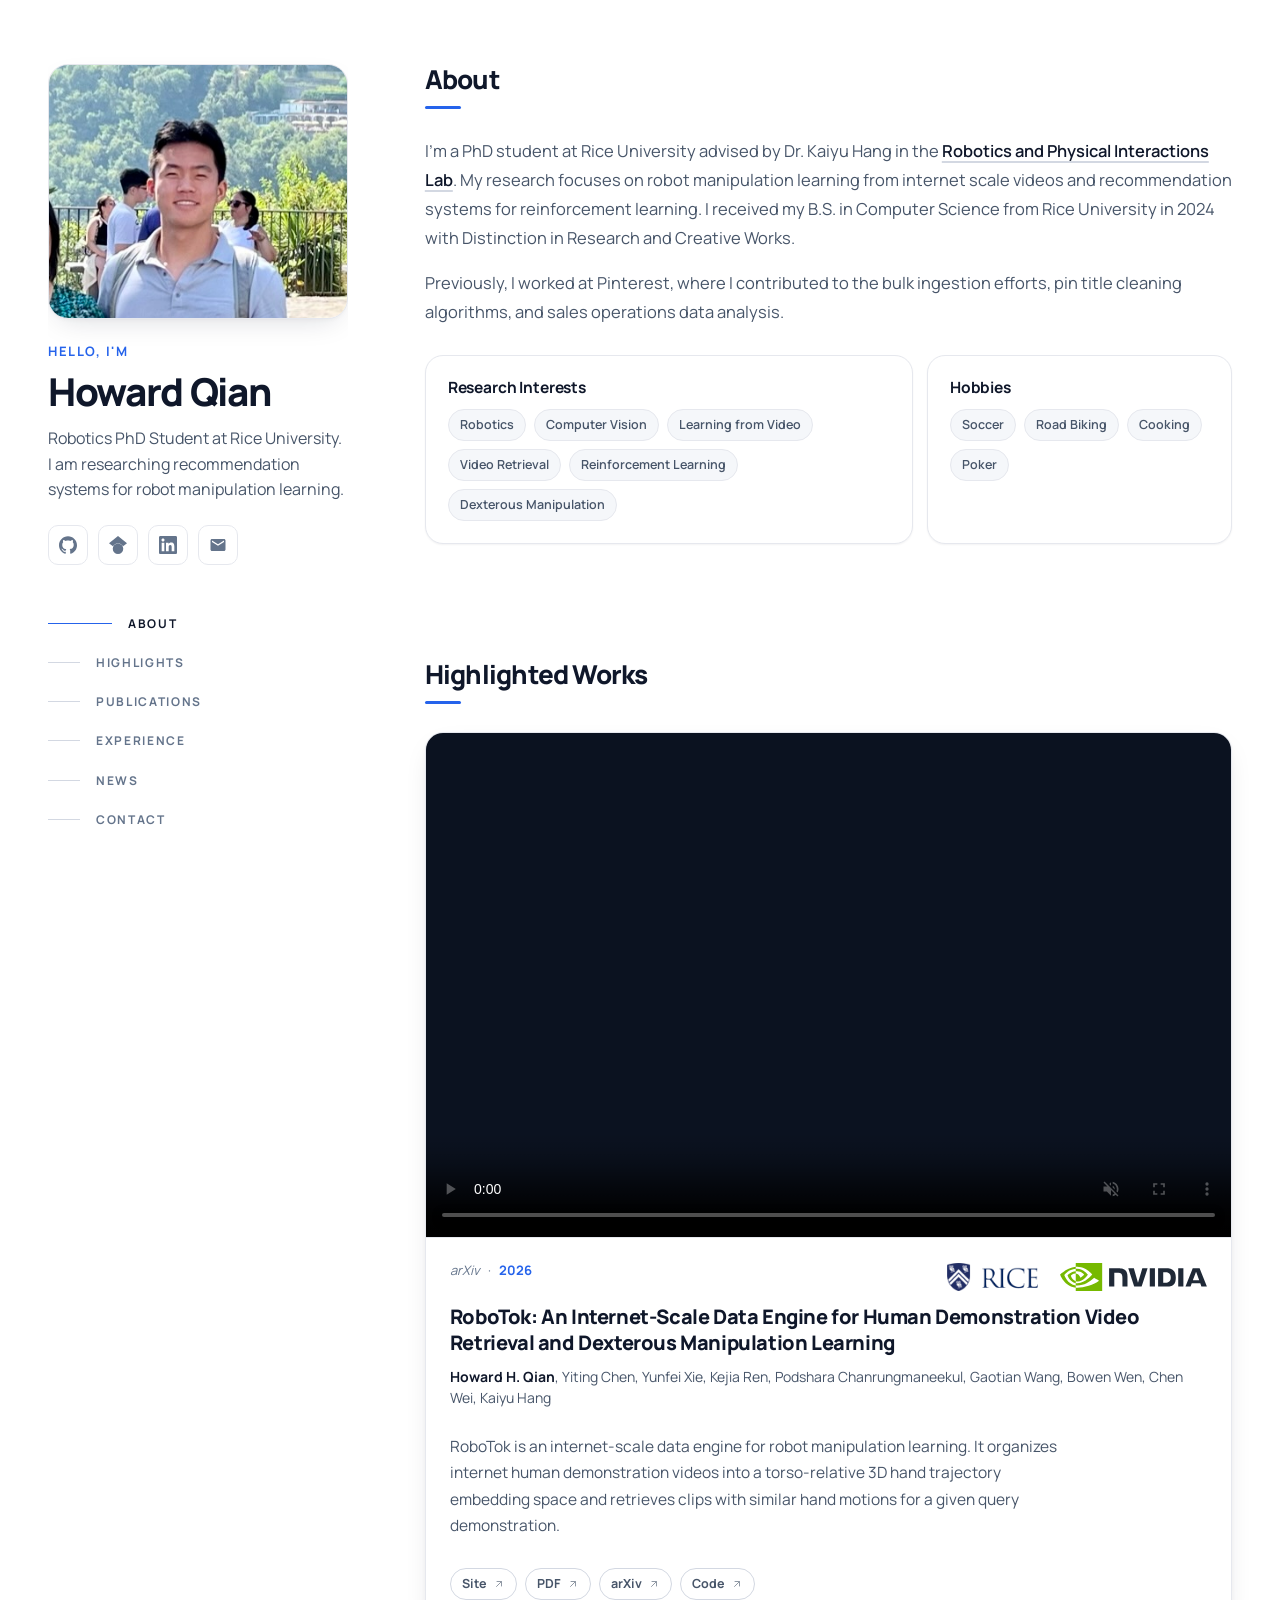
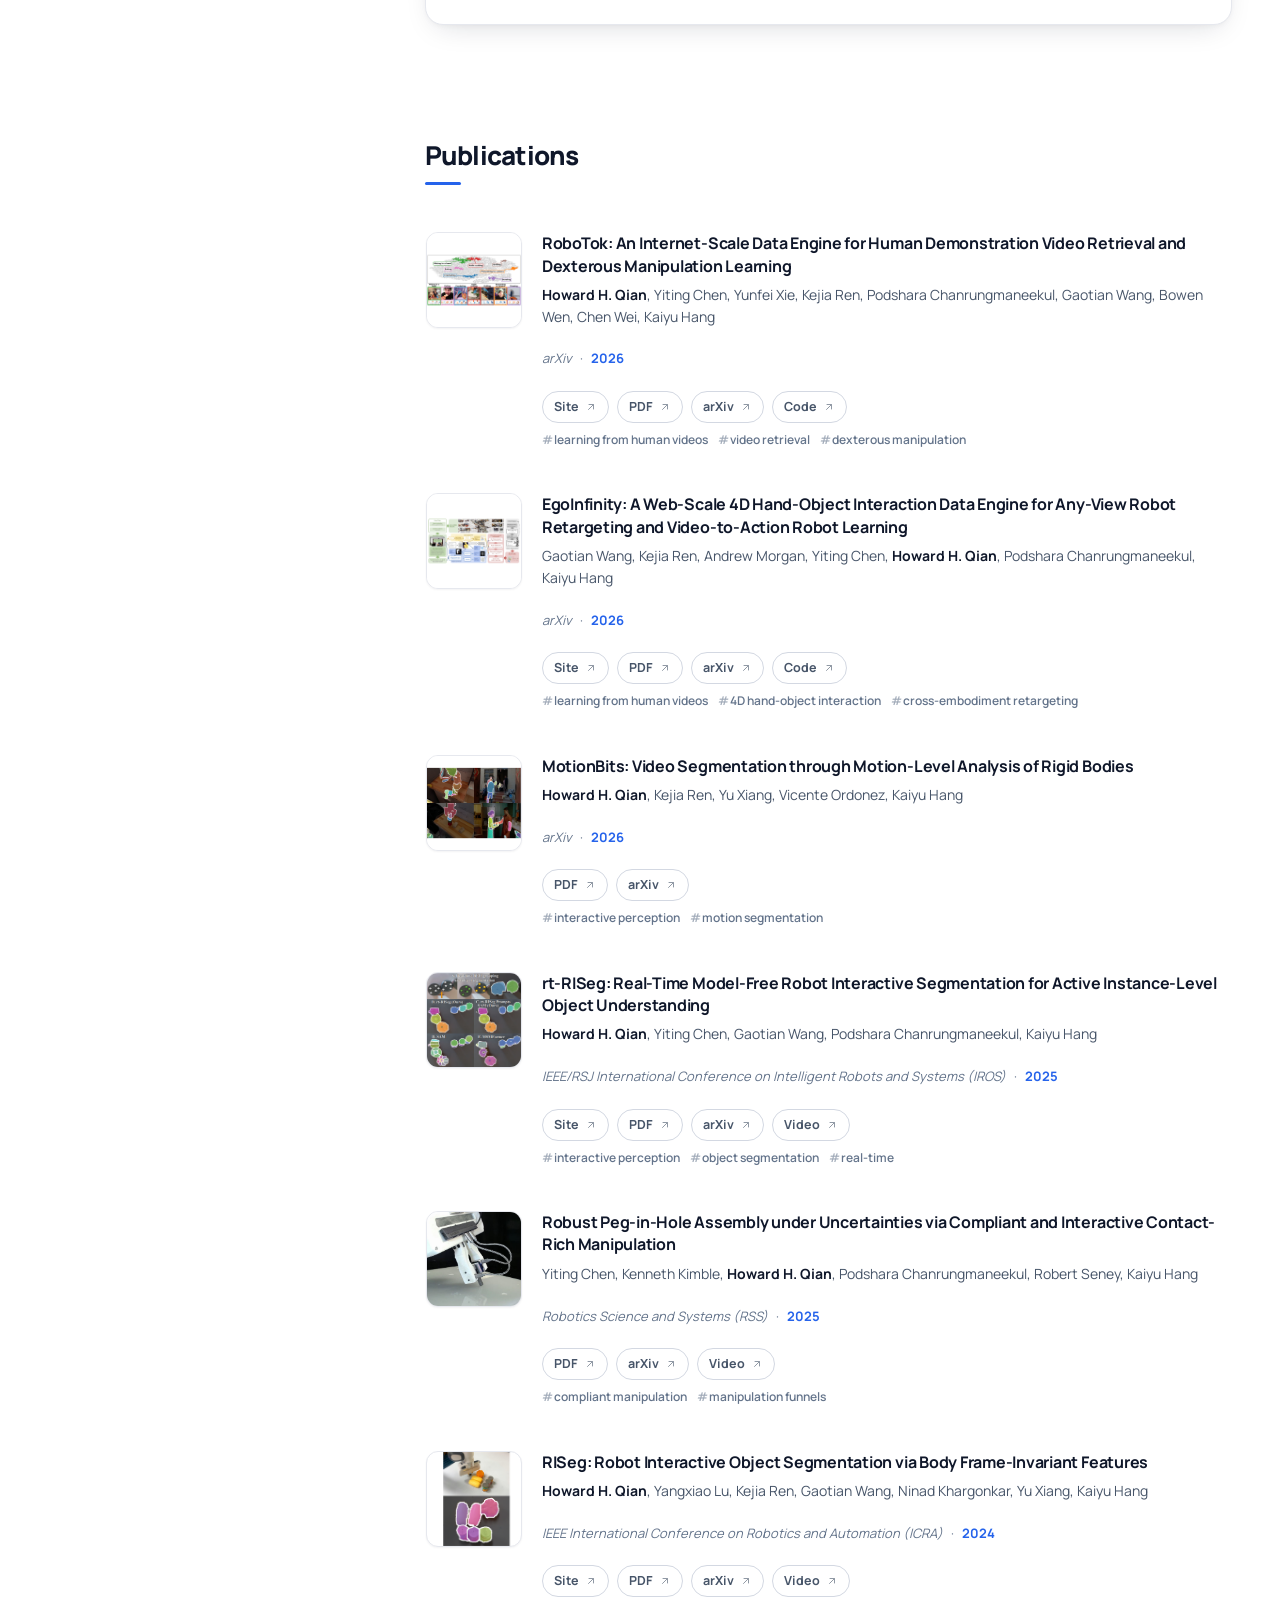
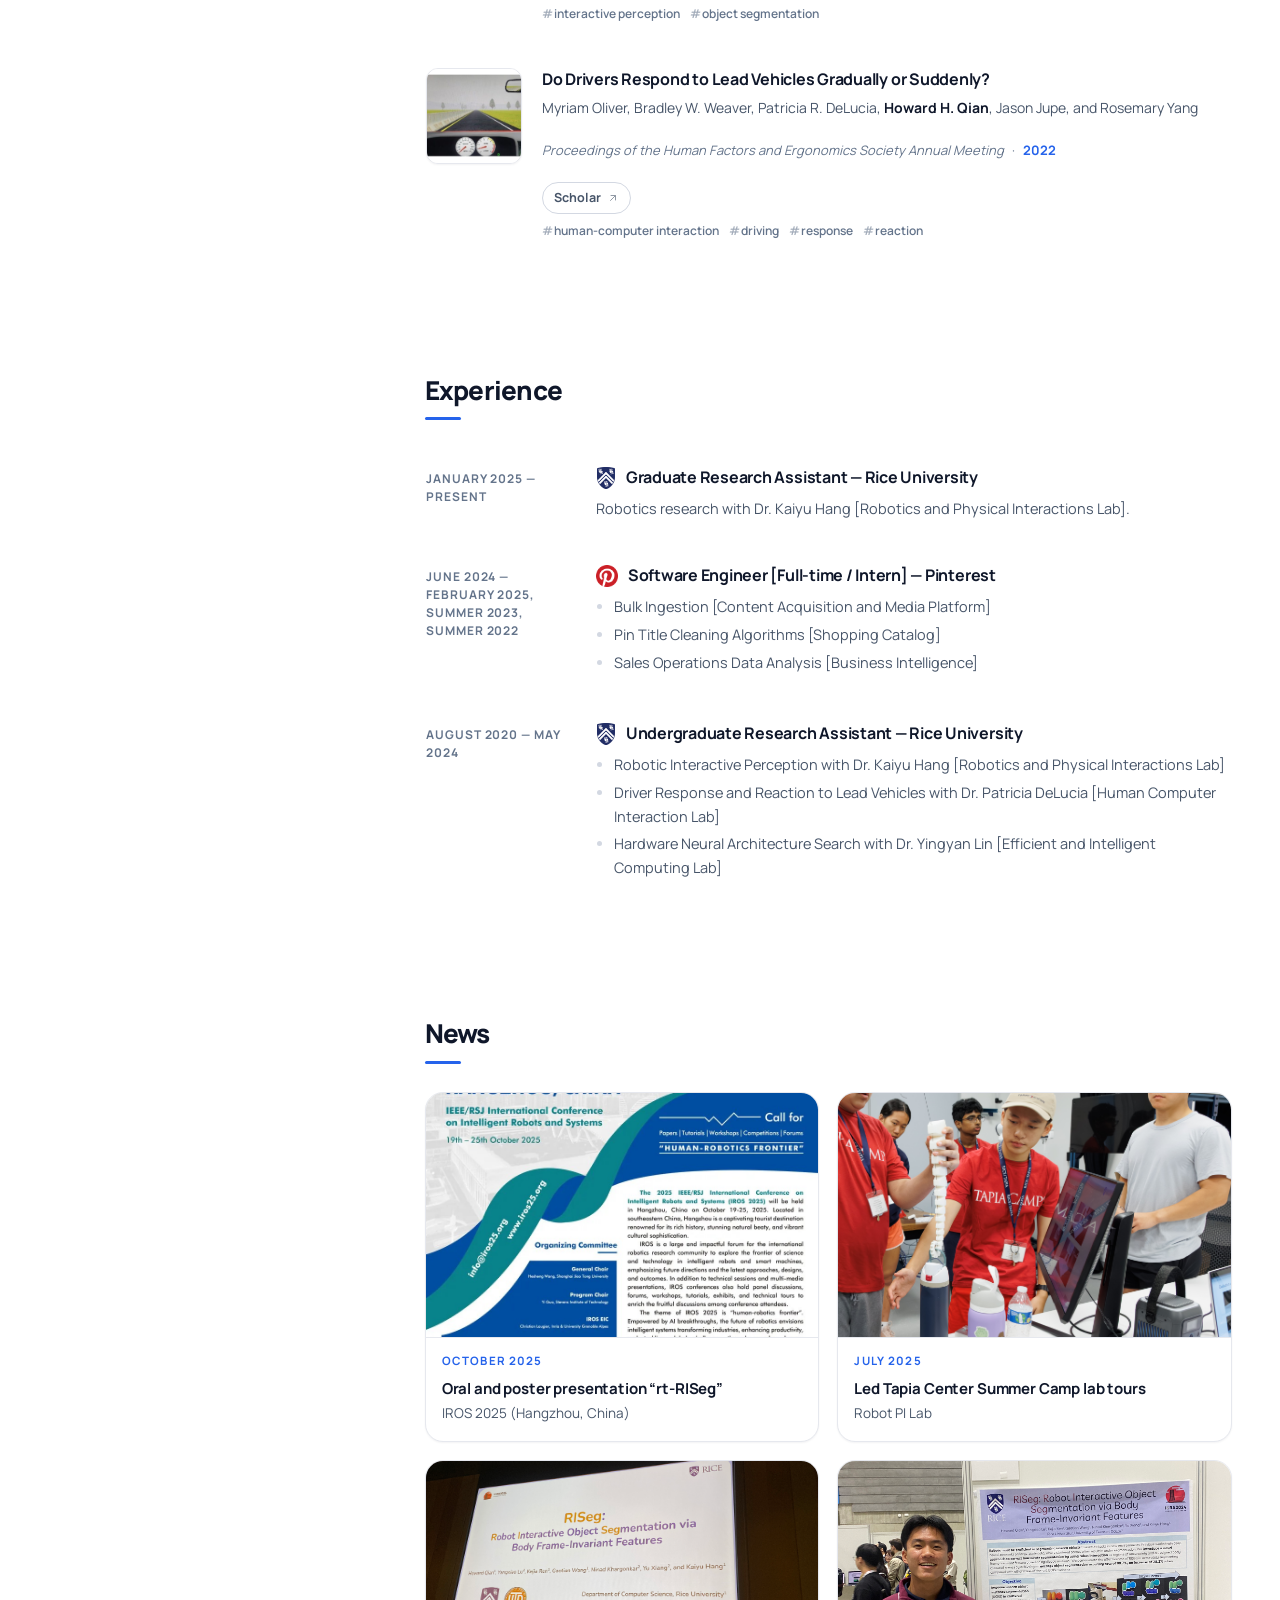
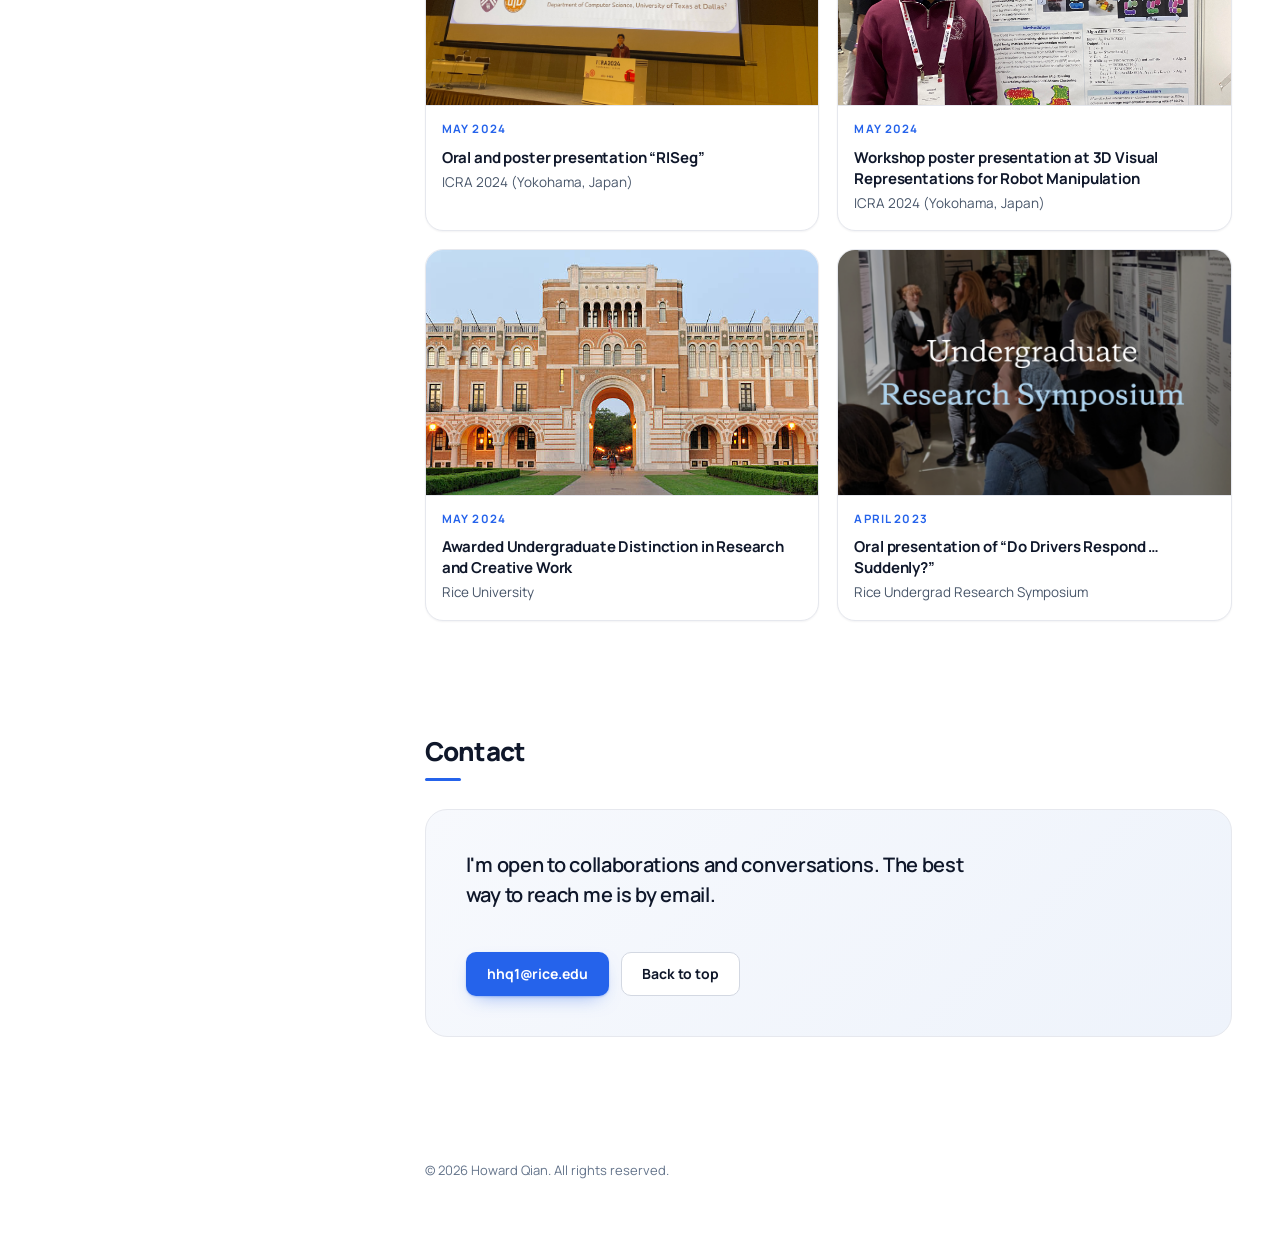
==== index.html @ 3b44f62f "Personal site Robotics PhD student portfolio: sticky sidebar layout with About, Highlighted Works (R" ====
<!doctype html>
<html lang="en">
  <head>
    <meta charset="utf-8" />
    <meta name="viewport" content="width=device-width, initial-scale=1" />
    <title>Howard Qian | Robotics PhD Student at Rice University</title>
    <meta name="description" content="Howard Qian is a Robotics PhD student at Rice University, specializing in robot learning from internet scale videos, motion-based interacive perception, and digital twins. Explore his research, publications, and projects." />
    <meta name="theme-color" content="#ffffff" />

    <!-- Open Graph / Twitter -->
    <meta property="og:title" content="Howard Qian" />
    <meta property="og:description" content="Robotics PhD at Rice · Robot learning from internet scale videos · Interactive perception · Motion-based segmentation." />
    <meta property="og:type" content="website" />
    <meta property="og:url" content="https://howardqian201.github.io/" />
    <meta property="og:image" content="https://howardqian201.github.io/assets/profile.png" />
    <meta name="twitter:card" content="summary_large_image" />

    <link rel="icon" href="assets/favicon.svg" type="image/svg+xml" />
    <link rel="preconnect" href="https://fonts.googleapis.com" />
    <link rel="preconnect" href="https://fonts.gstatic.com" crossorigin />
    <link href="https://fonts.googleapis.com/css2?family=Manrope:wght@400;500;600;700;800&display=swap" rel="stylesheet" />
    <link rel="stylesheet" href="assets/styles.css" />

    <script type="application/ld+json">
      {
        "@context": "https://schema.org",
        "@type": "Person",
        "name": "Howard Qian",
        "url": "https://howardqian201.github.io/",
        "jobTitle": "PhD Student",
        "worksFor": {
          "@type": "Organization",
          "name": "Rice University"
        },
        "alumniOf": {
          "@type": "EducationalOrganization",
          "name": "Rice University"
        },
        "email": "hhq1@rice.edu",
        "sameAs": [
          "https://github.com/HowardQian201",
          "https://scholar.google.com/citations?user=HGDD6vcAAAAJ&hl=en&oi=ao",
          "https://www.linkedin.com/in/howard-qian"
        ]
      }
    </script>
  </head>
  <body>
    <a class="skip-link" href="#content">Skip to content</a>

    <div class="layout" id="top">
      <aside class="sidebar">
        <div class="intro">
          <div class="portrait">
            <img src="assets/profile.png" alt="Howard Qian profile photo" width="339" height="288" />
          </div>
          <p class="eyebrow">Hello, I'm</p>
          <h1 class="display">Howard Qian</h1>
          <p class="lede">Robotics PhD Student at Rice University. I am researching recommendation systems for robot manipulation learning.</p>
          <div class="social" aria-label="Profiles">
            <a class="icon-btn" aria-label="GitHub" href="https://github.com/HowardQian201" target="_blank" rel="noopener">
              <svg viewBox="0 0 24 24" width="18" height="18" aria-hidden="true"><path fill="currentColor" d="M12 .297c-6.63 0-12 5.373-12 12 0 5.303 3.438 9.8 8.205 11.385.6.113.82-.258.82-.577 0-.285-.01-1.04-.015-2.04-3.338.724-4.042-1.61-4.042-1.61C4.422 18.07 3.633 17.7 3.633 17.7c-1.087-.744.084-.729.084-.729 1.205.084 1.838 1.236 1.838 1.236 1.07 1.835 2.809 1.305 3.495.998.108-.776.417-1.305.76-1.605-2.665-.3-5.466-1.332-5.466-5.93 0-1.31.465-2.38 1.235-3.22-.135-.303-.54-1.523.105-3.176 0 0 1.005-.322 3.3 1.23.96-.267 1.98-.399 3-.405 1.02.006 2.04.138 3 .405 2.28-1.552 3.285-1.23 3.285-1.23.645 1.653.24 2.873.12 3.176.765.84 1.23 1.91 1.23 3.22 0 4.61-2.805 5.625-5.475 5.92.42.36.81 1.096.81 2.22 0 1.606-.015 2.896-.015 3.286 0 .315.21.69.825.57C20.565 22.092 24 17.592 24 12.297c0-6.627-5.373-12-12-12"/></svg>
            </a>
            <a class="icon-btn" aria-label="Google Scholar" href="https://scholar.google.com/citations?user=HGDD6vcAAAAJ&hl=en&oi=ao" target="_blank" rel="noopener">
              <svg viewBox="0 0 24 24" width="18" height="18" aria-hidden="true"><path fill="currentColor" d="M5.242 13.769 0 9.5 12 0l12 9.5-5.242 4.269C17.548 11.249 14.978 9.5 12 9.5c-2.977 0-5.548 1.748-6.758 4.269zM12 10a7 7 0 1 0 0 14 7 7 0 0 0 0-14z"/></svg>
            </a>
            <a class="icon-btn" aria-label="LinkedIn" href="https://www.linkedin.com/in/howard-qian" target="_blank" rel="noopener">
              <svg viewBox="0 0 24 24" width="18" height="18" aria-hidden="true"><path fill="currentColor" d="M20.447 20.452h-3.554v-5.569c0-1.328-.027-3.037-1.852-3.037-1.853 0-2.136 1.445-2.136 2.939v5.667H9.351V9h3.414v1.561h.046c.477-.9 1.637-1.85 3.37-1.85 3.601 0 4.267 2.37 4.267 5.455v6.286zM5.337 7.433c-1.144 0-2.063-.926-2.063-2.065 0-1.138.92-2.063 2.063-2.063 1.14 0 2.064.925 2.064 2.063 0 1.139-.925 2.065-2.064 2.065zm1.782 13.019H3.555V9h3.564v11.452zM22.225 0H1.771C.792 0 0 .774 0 1.729v20.542C0 23.227.792 24 1.771 24h20.451C23.2 24 24 23.227 24 22.271V1.729C24 .774 23.2 0 22.222 0h.003z"/></svg>
            </a>
            <a class="icon-btn" aria-label="Email" href="mailto:hhq1@rice.edu" target="_blank" rel="noopener">
              <svg viewBox="0 0 24 24" width="18" height="18" aria-hidden="true"><path fill="currentColor" d="M20 4H4c-1.1 0-1.99.9-1.99 2L2 18c0 1.1.9 2 2 2h16c1.1 0 2-.9 2-2V6c0-1.1-.9-2-2-2zm0 4-8 5-8-5V6l8 5 8-5v2z"/></svg>
            </a>
          </div>
        </div>

        <nav class="side-nav" data-nav aria-label="Primary">
          <a href="#about"><span class="nav-line" aria-hidden="true"></span><span>About</span></a>
          <a href="#highlights"><span class="nav-line" aria-hidden="true"></span><span>Highlights</span></a>
          <a href="#publications"><span class="nav-line" aria-hidden="true"></span><span>Publications</span></a>
          <a href="#experience"><span class="nav-line" aria-hidden="true"></span><span>Experience</span></a>
          <a href="#gallery"><span class="nav-line" aria-hidden="true"></span><span>News</span></a>
          <a href="#contact"><span class="nav-line" aria-hidden="true"></span><span>Contact</span></a>
        </nav>
      </aside>

      <main id="content">
        <!-- About -->
        <section id="about" class="section" aria-label="About">
          <h2 class="section-title">About</h2>
          <div class="prose">
            <p>
              I'm a PhD student at Rice University advised by Dr. Kaiyu Hang in the
              <a href="https://robotpilab.github.io/" target="_blank" rel="noopener">Robotics and Physical Interactions Lab</a>.
              My research focuses on robot manipulation learning from internet scale videos and recommendation systems for reinforcement learning.
              I received my B.S. in Computer Science from Rice University in 2024 with Distinction in Research and Creative Works.
            </p>
            <p>
              Previously, I worked at Pinterest, where I contributed to the bulk ingestion efforts,
              pin title cleaning algorithms, and sales operations data analysis.
            </p>
          </div>
          <div class="about-cards">
            <div class="card">
              <h3 class="card-title">Research Interests</h3>
              <ul class="tags">
                <li>Robotics</li><li>Computer Vision</li><li>Learning from Video</li><li>Video Retrieval</li><li>Reinforcement Learning</li><li>Dexterous Manipulation</li>
              </ul>
            </div>
            <div class="card">
              <h3 class="card-title">Hobbies</h3>
              <ul class="tags">
                <li>Soccer</li>
                <li>Road Biking</li>
                <li>Cooking</li>
                <li>Poker</li>
              </ul>
            </div>
          </div>
        </section>

        <!-- Highlighted Works -->
        <section id="highlights" class="section" aria-label="Highlighted Works">
          <h2 class="section-title">Highlighted Works</h2>
          <div id="highlight-list" class="highlight-list">
            <!-- Populated by script.js from data/highlights.json -->
          </div>
        </section>

        <!-- Publications -->
        <section id="publications" class="section" aria-label="Publications">
          <h2 class="section-title">Publications</h2>
          <div id="pub-list" class="pub-list">
            <!-- Populated by script.js from data/publications.json -->
          </div>
        </section>

        <!-- Experience -->
        <section id="experience" class="section" aria-label="Experience">
          <h2 class="section-title">Experience</h2>
          <ol class="timeline">
            <li class="tl-item">
              <div class="tl-time">January 2025 — Present</div>
              <div class="tl-content">
                <h3 class="tl-title"><img class="org-icon org-rice" src="assets/Rice_Shield_280_Blue.png" alt="" aria-hidden="true" /><span>Graduate Research Assistant — Rice University</span></h3>
                <p>Robotics research with Dr. Kaiyu Hang [Robotics and Physical Interactions Lab].</p>
              </div>
            </li>
            <li class="tl-item">
              <div class="tl-time">June 2024 — February 2025, Summer 2023, Summer 2022</div>
              <div class="tl-content">
                <h3 class="tl-title"><img class="org-icon" src="assets/71633_pinterest_favicon_icon.png" alt="" aria-hidden="true" /><span>Software Engineer [Full-time / Intern] — Pinterest</span></h3>
                <ul class="bullets">
                  <li>Bulk Ingestion [Content Acquisition and Media Platform]</li>
                  <li>Pin Title Cleaning Algorithms [Shopping Catalog]</li>
                  <li>Sales Operations Data Analysis [Business Intelligence]</li>
                </ul>
              </div>
            </li>
            <li class="tl-item">
              <div class="tl-time">August 2020 — May 2024</div>
              <div class="tl-content">
                <h3 class="tl-title"><img class="org-icon org-rice" src="assets/Rice_Shield_280_Blue.png" alt="" aria-hidden="true" /><span>Undergraduate Research Assistant — Rice University</span></h3>
                <ul class="bullets">
                  <li>Robotic Interactive Perception with Dr. Kaiyu Hang [Robotics and Physical Interactions Lab]</li>
                  <li>Driver Response and Reaction to Lead Vehicles with Dr. Patricia DeLucia [Human Computer Interaction Lab]</li>
                  <li>Hardware Neural Architecture Search with Dr. Yingyan Lin [Efficient and Intelligent Computing Lab]</li>
                </ul>
              </div>
            </li>
          </ol>
        </section>

        <!-- News -->
        <section id="gallery" class="section" aria-label="News">
          <h2 class="section-title">News</h2>
          <div id="gallery-grid" class="news-grid">
            <!-- Populated by script.js from data/news.json -->
          </div>
        </section>

        <!-- Contact -->
        <section id="contact" class="section" aria-label="Contact">
          <h2 class="section-title">Contact</h2>
          <div class="contact-panel">
            <p class="contact-copy">I'm open to collaborations and conversations. The best way to reach me is by email.</p>
            <div class="cta">
              <a class="btn btn-primary" href="mailto:hhq1@rice.edu">hhq1@rice.edu</a>
              <a class="btn btn-secondary" href="#top">Back to top</a>
            </div>
          </div>
        </section>

        <footer class="site-footer">
          <p>© <span id="year"></span> Howard Qian. All rights reserved.</p>
        </footer>
      </main>
    </div>

    <script src="assets/script.js"></script>
  </body>
</html>
---- assets/styles.css ----
/* ==========================================================================
   Meridian — light, product-grade layout with a sticky sidebar
   White surfaces, soft shadows, a single blue accent, Manrope throughout.
   ========================================================================== */

:root {
  --bg: #ffffff;
  --bg-soft: #f5f7fa;
  --surface: #ffffff;
  --border: #e6e8ee;
  --border-strong: #d3d8e2;
  --text: #0f172a;
  --text-2: #475569;
  --text-3: #64748b;
  --accent: #2563eb;
  --accent-strong: #1d4ed8;
  --accent-soft: #eaf1ff;
  --shadow-sm: 0 1px 2px rgba(15, 23, 42, 0.05);
  --shadow-md: 0 10px 30px -12px rgba(15, 23, 42, 0.18), 0 2px 6px -2px rgba(15, 23, 42, 0.06);

  --font: 'Manrope', system-ui, -apple-system, 'Segoe UI', Roboto, Helvetica, Arial, sans-serif;
  --gutter: clamp(16px, 4vw, 48px);
  --radius: 14px;
  --radius-lg: 18px;
  --ease: cubic-bezier(0.2, 0.7, 0.2, 1);
  color-scheme: light;
}

/* ------------------------------------------------------------------ base */
*, *::before, *::after { box-sizing: border-box; }
html { scroll-behavior: smooth; scroll-padding-top: 88px; -webkit-text-size-adjust: 100%; }
body {
  margin: 0;
  font-family: var(--font);
  font-size: 16px;
  line-height: 1.6;
  color: var(--text);
  background: var(--bg);
  -webkit-font-smoothing: antialiased;
  text-rendering: optimizeLegibility;
}
img { max-width: 100%; display: block; }
a { color: var(--accent); text-decoration: none; }
a:hover { color: var(--accent-strong); }
p { margin: 0 0 1em; }
p:last-child { margin-bottom: 0; }
h1, h2, h3 { margin: 0; font-weight: 700; letter-spacing: -0.02em; line-height: 1.2; }
ul, ol { margin: 0; padding: 0; }
:focus-visible { outline: 2px solid var(--accent); outline-offset: 3px; border-radius: 4px; }

.skip-link { position: absolute; left: -9999px; top: 12px; z-index: 1000; padding: 8px 12px; background: #fff; color: var(--text); border: 1px solid var(--border-strong); border-radius: 8px; }
.skip-link:focus { left: 16px; }

/* --------------------------------------------------------------- layout */
.layout {
  display: grid;
  grid-template-columns: minmax(250px, 300px) minmax(0, 1fr);
  gap: clamp(40px, 6vw, 88px);
  width: min(1280px, 100%);
  margin-inline: auto;
  padding-inline: var(--gutter);
}
.sidebar {
  --sidebar-fixed: 632px; /* approx. height of everything in the sidebar except the portrait */
  position: sticky; top: 0;
  height: 100vh; height: 100dvh;
  display: flex; flex-direction: column;
  padding: 64px 0 40px;
  overflow-y: auto; scrollbar-width: none;
}
.sidebar::-webkit-scrollbar { display: none; }
main { padding: 64px 0 0; min-width: 0; }

/* -------------------------------------------------------------- sidebar */
.portrait {
  /* Fill the sidebar width, but shrink on short viewports so nav and socials stay visible */
  width: min(100%, max(150px, calc((100vh - var(--sidebar-fixed)) * 339 / 288)));
  aspect-ratio: 339 / 288; border-radius: 20px; overflow: hidden; margin-bottom: 22px;
  border: 1px solid var(--border); box-shadow: var(--shadow-md); background: var(--bg-soft);
}
.portrait img { width: 100%; height: 100%; object-fit: cover; }
.eyebrow { font-size: 13px; font-weight: 700; letter-spacing: 0.12em; text-transform: uppercase; color: var(--accent); margin: 0 0 10px; }
.display { font-size: clamp(34px, 3vw, 42px); font-weight: 800; letter-spacing: -0.035em; line-height: 1.05; margin: 0 0 14px; }
.lede { font-size: 16px; line-height: 1.6; color: var(--text-2); max-width: 36ch; margin: 0 0 22px; }

.side-nav { display: flex; flex-direction: column; gap: 2px; margin-top: 40px; padding-bottom: 8px; }
.side-nav a {
  display: inline-flex; align-items: center; gap: 16px; padding: 9px 0;
  font-size: 12px; font-weight: 700; letter-spacing: 0.14em; text-transform: uppercase; color: var(--text-3);
  transition: color 0.2s ease;
}
.nav-line { width: 32px; height: 1px; background: var(--border-strong); transition: width 0.3s var(--ease), background 0.2s ease; }
.side-nav a:hover, .side-nav a.active { color: var(--text); }
.side-nav a:hover .nav-line, .side-nav a.active .nav-line { width: 64px; background: var(--text); }
.side-nav a.active .nav-line { background: var(--accent); }

.social { display: flex; gap: 10px; }
.icon-btn {
  display: inline-grid; place-items: center; width: 40px; height: 40px; border-radius: 10px;
  color: var(--text-3); border: 1px solid var(--border); background: var(--surface);
  transition: color 0.18s ease, border-color 0.18s ease, background 0.18s ease, transform 0.18s var(--ease), box-shadow 0.18s ease;
}
.icon-btn:hover { color: var(--accent); border-color: var(--border-strong); transform: translateY(-1px); box-shadow: var(--shadow-sm); }

/* -------------------------------------------------------------- buttons */
.btn {
  display: inline-flex; align-items: center; justify-content: center; gap: 8px;
  height: 44px; padding: 0 20px; border-radius: 10px;
  font-size: 14px; font-weight: 700; letter-spacing: -0.005em; white-space: nowrap;
  border: 1px solid transparent; cursor: pointer;
  transition: background 0.18s ease, color 0.18s ease, border-color 0.18s ease, transform 0.18s var(--ease), box-shadow 0.18s ease;
}
.btn-primary { background: var(--accent); color: #fff; box-shadow: 0 1px 2px rgba(37, 99, 235, 0.3), 0 8px 20px -10px rgba(37, 99, 235, 0.6); }
.btn-primary:hover { background: var(--accent-strong); color: #fff; transform: translateY(-1px); }
.btn-secondary { background: var(--surface); color: var(--text); border-color: var(--border-strong); }
.btn-secondary:hover { background: var(--bg-soft); color: var(--text); }

/* ------------------------------------------------------------- sections */
.section { padding-bottom: clamp(72px, 9vw, 120px); scroll-margin-top: 88px; }
.section-title { font-size: 26px; font-weight: 800; letter-spacing: -0.03em; margin-bottom: 28px; position: relative; padding-bottom: 14px; }
.section-title::after { content: ""; position: absolute; left: 0; bottom: 0; width: 36px; height: 3px; border-radius: 3px; background: var(--accent); }

.prose { color: var(--text-2); font-size: 16.5px; line-height: 1.75; }
.prose p + p { margin-top: 1em; }
.prose a { color: var(--text); font-weight: 600; text-decoration: underline; text-decoration-color: var(--border-strong); text-underline-offset: 4px; text-decoration-thickness: 1.5px; transition: text-decoration-color 0.15s ease, color 0.15s ease; }
.prose a:hover { color: var(--accent); text-decoration-color: var(--accent); }

.about-cards { display: grid; grid-template-columns: 1.6fr 1fr; gap: 14px; margin-top: 28px; }

/* ---------------------------------------------------------------- cards */
.card {
  background: var(--surface); border: 1px solid var(--border); border-radius: var(--radius-lg);
  padding: 22px; box-shadow: var(--shadow-sm);
  transition: box-shadow 0.25s ease, transform 0.25s var(--ease), border-color 0.2s ease;
}
.card:hover { box-shadow: var(--shadow-md); transform: translateY(-2px); border-color: var(--border-strong); }
.card-title { font-size: 15.5px; font-weight: 700; letter-spacing: -0.01em; margin-bottom: 12px; }

.tags { display: flex; flex-wrap: wrap; gap: 8px; list-style: none; }
.tags li { font-size: 12.5px; font-weight: 600; color: var(--text-2); padding: 5px 11px; border-radius: 999px; background: var(--bg-soft); border: 1px solid var(--border); }

/* ---------------------------------------------------- highlighted works */
.highlight-list { display: grid; gap: 24px; }
.highlight {
  overflow: hidden; border-radius: var(--radius-lg);
  background: var(--surface); border: 1px solid var(--border); box-shadow: var(--shadow-md);
}
.hl-media { position: relative; width: 100%; background: #0b1220; border-bottom: 1px solid var(--border); }
.hl-media video { position: absolute; inset: 0; width: 100%; height: 100%; object-fit: contain; display: block; background: #0b1220; }
.hl-body { display: grid; gap: 10px; padding: 22px 24px 24px; }
.hl-title { font-size: 20px; font-weight: 800; letter-spacing: -0.02em; line-height: 1.3; }
.hl-desc { font-size: 15.5px; color: var(--text-2); line-height: 1.7; max-width: 70ch; }
.highlight .pub-links { margin-top: 4px; }
.hl-head { display: flex; align-items: center; justify-content: space-between; gap: 16px; flex-wrap: wrap; }
.hl-affil { display: flex; align-items: center; gap: 22px; }
.hl-affil img { height: 28px; width: auto; display: block; }

/* --------------------------------------------------------- publications */
.pub-list { display: grid; gap: 6px; margin: 0 -18px; }
.pub {
  display: grid; grid-template-columns: 96px 1fr; gap: 20px; align-items: start;
  padding: 18px; border-radius: var(--radius-lg); border: 1px solid transparent;
  transition: background 0.2s ease, border-color 0.2s ease, box-shadow 0.2s ease;
}
.pub:hover { background: var(--bg-soft); border-color: var(--border); }
.pub-thumb { aspect-ratio: 1; overflow: hidden; border-radius: 12px; border: 1px solid var(--border); background: #fff; box-shadow: var(--shadow-sm); }
.pub-thumb img { width: 100%; height: 100%; object-fit: cover; }
.pub-body { display: grid; gap: 7px; min-width: 0; }
.pub-title { font-size: 16px; font-weight: 700; letter-spacing: -0.015em; line-height: 1.4; }
.pub-authors { font-size: 14px; color: var(--text-2); line-height: 1.55; }
.pub-authors .me { color: var(--text); font-weight: 700; }
.pub-meta { font-size: 13px; color: var(--text-3); display: flex; flex-wrap: wrap; gap: 4px 8px; align-items: center; }
.pub-venue { font-style: italic; }
.pub-year { font-weight: 700; color: var(--accent); }
.pub-venue + .pub-year::before { content: "·"; margin-right: 8px; color: var(--text-3); font-weight: 400; }
.pub-links { display: flex; flex-wrap: wrap; gap: 8px; margin-top: 2px; }
.pub-link {
  display: inline-flex; align-items: center; gap: 6px;
  font-size: 12.5px; font-weight: 700; color: var(--text-2);
  padding: 5px 11px; border-radius: 999px; border: 1px solid var(--border-strong); background: var(--surface);
  transition: color 0.15s ease, border-color 0.15s ease, background 0.15s ease;
}
.pub-link .ext { opacity: 0.6; }
.pub-link:hover { color: var(--accent); border-color: var(--accent); background: var(--accent-soft); }
.pub-tags { display: flex; flex-wrap: wrap; gap: 6px 10px; list-style: none; }
.pub-tags li { font-size: 12px; font-weight: 600; color: var(--text-3); }
.pub-tags li::before { content: "#"; opacity: 0.6; margin-right: 1px; }
.empty { color: var(--text-3); }

/* ------------------------------------------------------------ timeline */
.timeline { list-style: none; display: grid; gap: 6px; margin: 0 -18px; }
.tl-item {
  display: grid; grid-template-columns: 150px 1fr; gap: 20px; align-items: start;
  padding: 18px; border-radius: var(--radius-lg); border: 1px solid transparent;
  transition: background 0.2s ease, border-color 0.2s ease;
}
.tl-item:hover { background: var(--bg-soft); border-color: var(--border); }
.tl-time { font-size: 12px; font-weight: 700; letter-spacing: 0.08em; text-transform: uppercase; color: var(--text-3); line-height: 1.5; padding-top: 3px; }
.tl-title { display: flex; align-items: center; gap: 10px; font-size: 16px; font-weight: 700; letter-spacing: -0.015em; margin-bottom: 8px; }
.org-icon { width: 22px; height: 22px; object-fit: contain; flex: none; }
.org-icon.org-rice { width: 20px; }
.tl-content p, .bullets { color: var(--text-2); font-size: 14.5px; line-height: 1.65; }
.bullets { padding-left: 18px; list-style: disc; }
.bullets li { margin: 4px 0; }
.bullets li::marker { color: var(--border-strong); }

/* ---------------------------------------------------------------- news */
.news-grid { display: grid; grid-template-columns: repeat(2, 1fr); gap: 18px; }
.news-item {
  margin: 0; overflow: hidden; border-radius: var(--radius-lg);
  background: var(--surface); border: 1px solid var(--border); box-shadow: var(--shadow-sm);
  transition: box-shadow 0.25s ease, transform 0.25s var(--ease), border-color 0.2s ease;
}
.news-item:hover { box-shadow: var(--shadow-md); transform: translateY(-2px); border-color: var(--border-strong); }
.news-media { aspect-ratio: 16 / 10; overflow: hidden; background: var(--bg-soft); border-bottom: 1px solid var(--border); }
.news-media img { width: 100%; height: 100%; object-fit: cover; transition: transform 0.6s var(--ease); }
.news-item:hover .news-media img { transform: scale(1.03); }
.news-item figcaption { padding: 14px 16px 16px; display: flex; flex-direction: column; gap: 4px; }
.news-date { order: -1; font-size: 11.5px; font-weight: 700; letter-spacing: 0.1em; text-transform: uppercase; color: var(--accent); margin-bottom: 4px; }
.news-title { font-size: 15px; font-weight: 700; letter-spacing: -0.01em; line-height: 1.4; }
.news-desc { font-size: 13.5px; color: var(--text-2); }

/* ------------------------------------------------------------- contact */
.contact-panel {
  padding: clamp(26px, 4vw, 40px); border-radius: 22px;
  background: linear-gradient(135deg, #f7f9fd, #eef3fb);
  border: 1px solid var(--border);
  display: grid; gap: 22px; justify-items: start;
}
.contact-copy { font-size: clamp(17px, 1.6vw, 20px); font-weight: 600; letter-spacing: -0.015em; color: var(--text); max-width: 40ch; line-height: 1.5; }
.cta { display: flex; flex-wrap: wrap; gap: 12px; }

/* --------------------------------------------------------------- footer */
.site-footer { padding: 8px 0 64px; }
.site-footer p { margin: 0; font-size: 13px; color: var(--text-3); }

/* ----------------------------------------------------------- responsive */
@media (max-width: 1024px) {
  .layout { display: flex; flex-direction: column; gap: 0; padding-inline: 0; }
  .sidebar { display: contents; }
  .intro { order: 0; padding: 40px var(--gutter) 8px; }
  .portrait { width: min(100%, 300px); border-radius: 16px; margin-bottom: 22px; }
  .intro { padding-top: 40px; }
  .display { font-size: clamp(34px, 8vw, 44px); }
  .intro { padding-bottom: 24px; }
  .side-nav {
    order: 1; position: sticky; top: 0; z-index: 50;
    flex-direction: row; gap: 4px; margin: 0; padding: 10px var(--gutter);
    overflow-x: auto; scrollbar-width: none;
    background: rgba(255, 255, 255, 0.86);
    -webkit-backdrop-filter: blur(12px); backdrop-filter: blur(12px);
    border-top: 1px solid var(--border); border-bottom: 1px solid var(--border);
  }
  .side-nav::-webkit-scrollbar { display: none; }
  .side-nav a { padding: 8px 12px; border-radius: 999px; white-space: nowrap; letter-spacing: 0.1em; }
  .side-nav a.active { background: var(--accent-soft); color: var(--accent); }
  .side-nav .nav-line { display: none; }
  main { order: 2; padding: 48px var(--gutter) 0; }
  .section { scroll-margin-top: 72px; }
}
@media (max-width: 640px) {
  .about-cards { grid-template-columns: 1fr; }
  .news-grid { grid-template-columns: 1fr; }
  .pub-list, .timeline { margin: 0; }
  .pub, .tl-item { padding: 16px; }
  .pub { grid-template-columns: 1fr; gap: 14px; }
  .pub-thumb { width: 88px; }
  .tl-item { grid-template-columns: 1fr; gap: 8px; }
  .contact-panel { justify-items: stretch; }
  .contact-panel .btn { justify-content: center; }
}

/* Short viewports: compact the sticky sidebar so nav and socials always fit */
@media (min-width: 1025px) and (max-height: 860px) {
  .sidebar { --sidebar-fixed: 545px; padding: 48px 0 32px; }
  main { padding-top: 48px; }
  .portrait { border-radius: 14px; margin-bottom: 16px; }
  .display { font-size: 36px; margin-bottom: 10px; }
  .lede { font-size: 15.5px; margin-bottom: 18px; }
  .side-nav { margin-top: 24px; }
  .side-nav a { padding: 6px 0; }
}

/* ------------------------------------------------------- reduced motion */
@media (prefers-reduced-motion: reduce) {
  html { scroll-behavior: auto; }
  *, *::before, *::after { transition-duration: 0.01ms !important; }
}
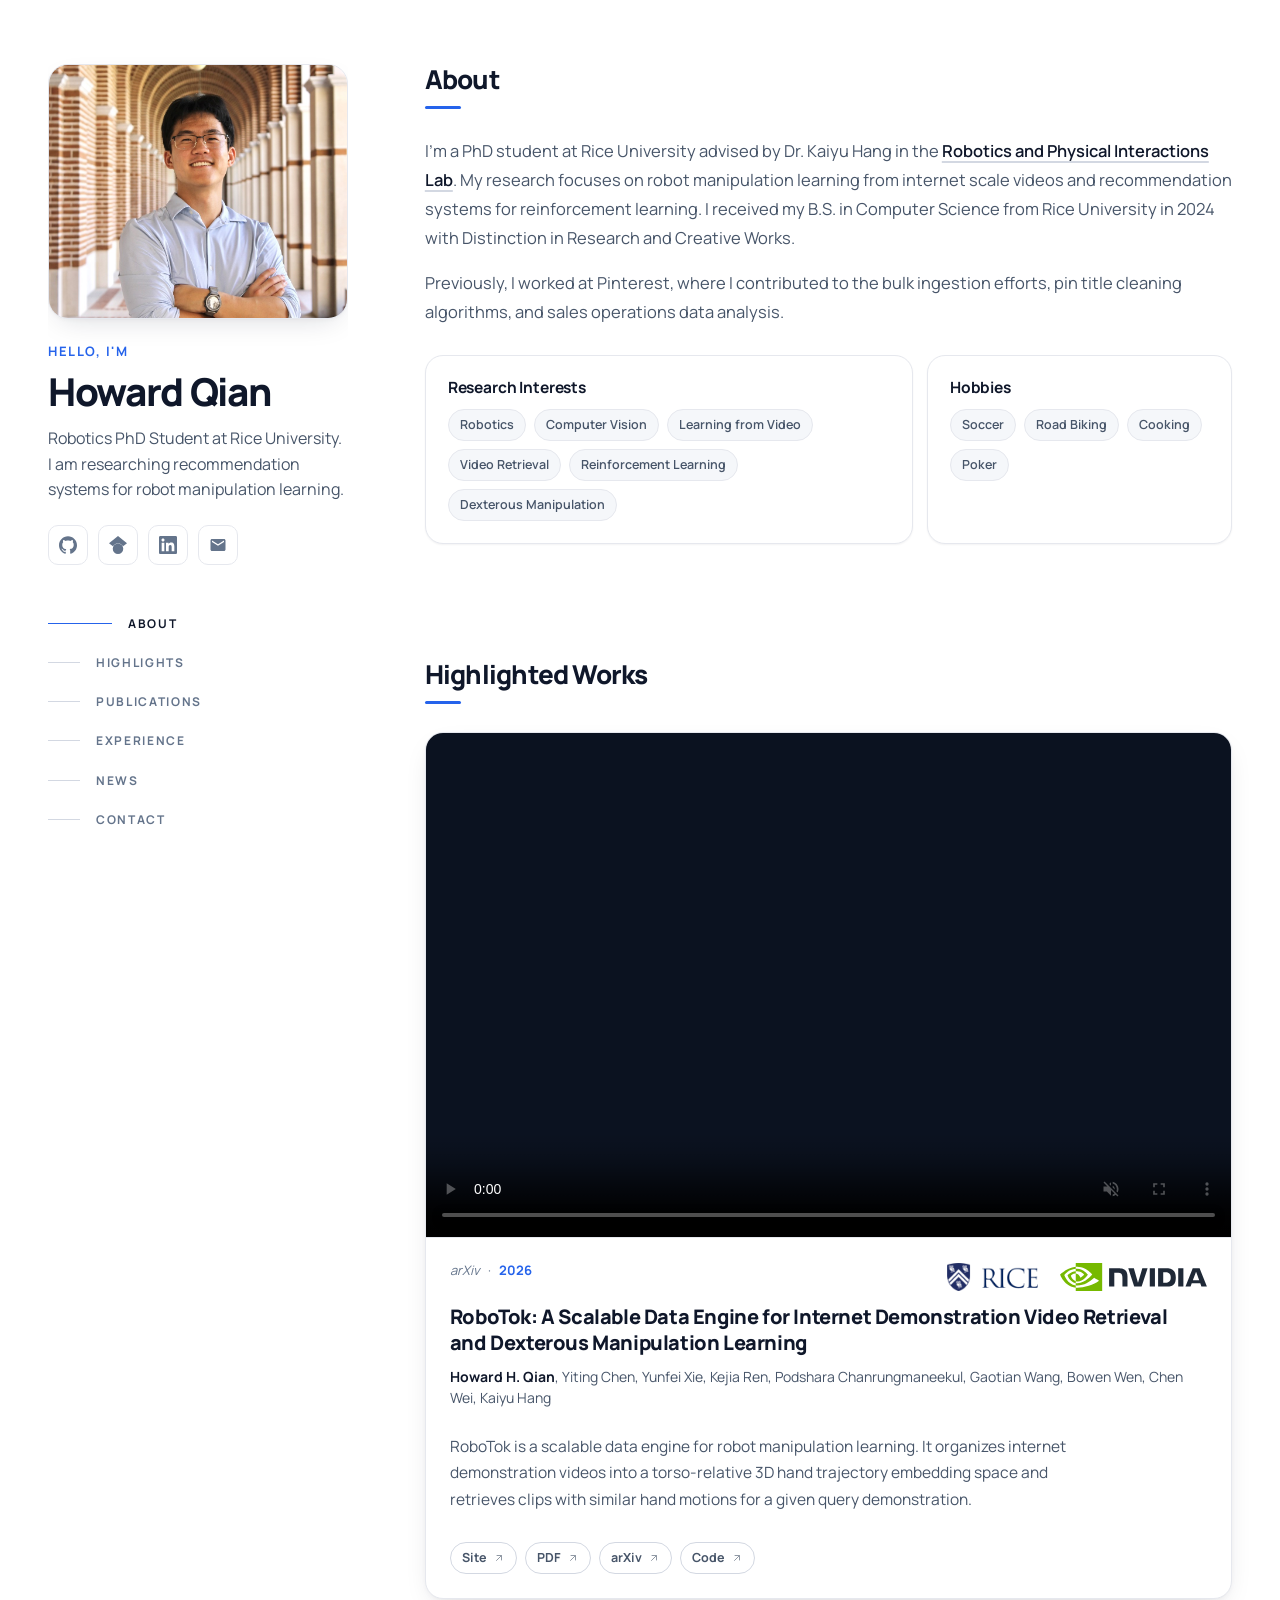
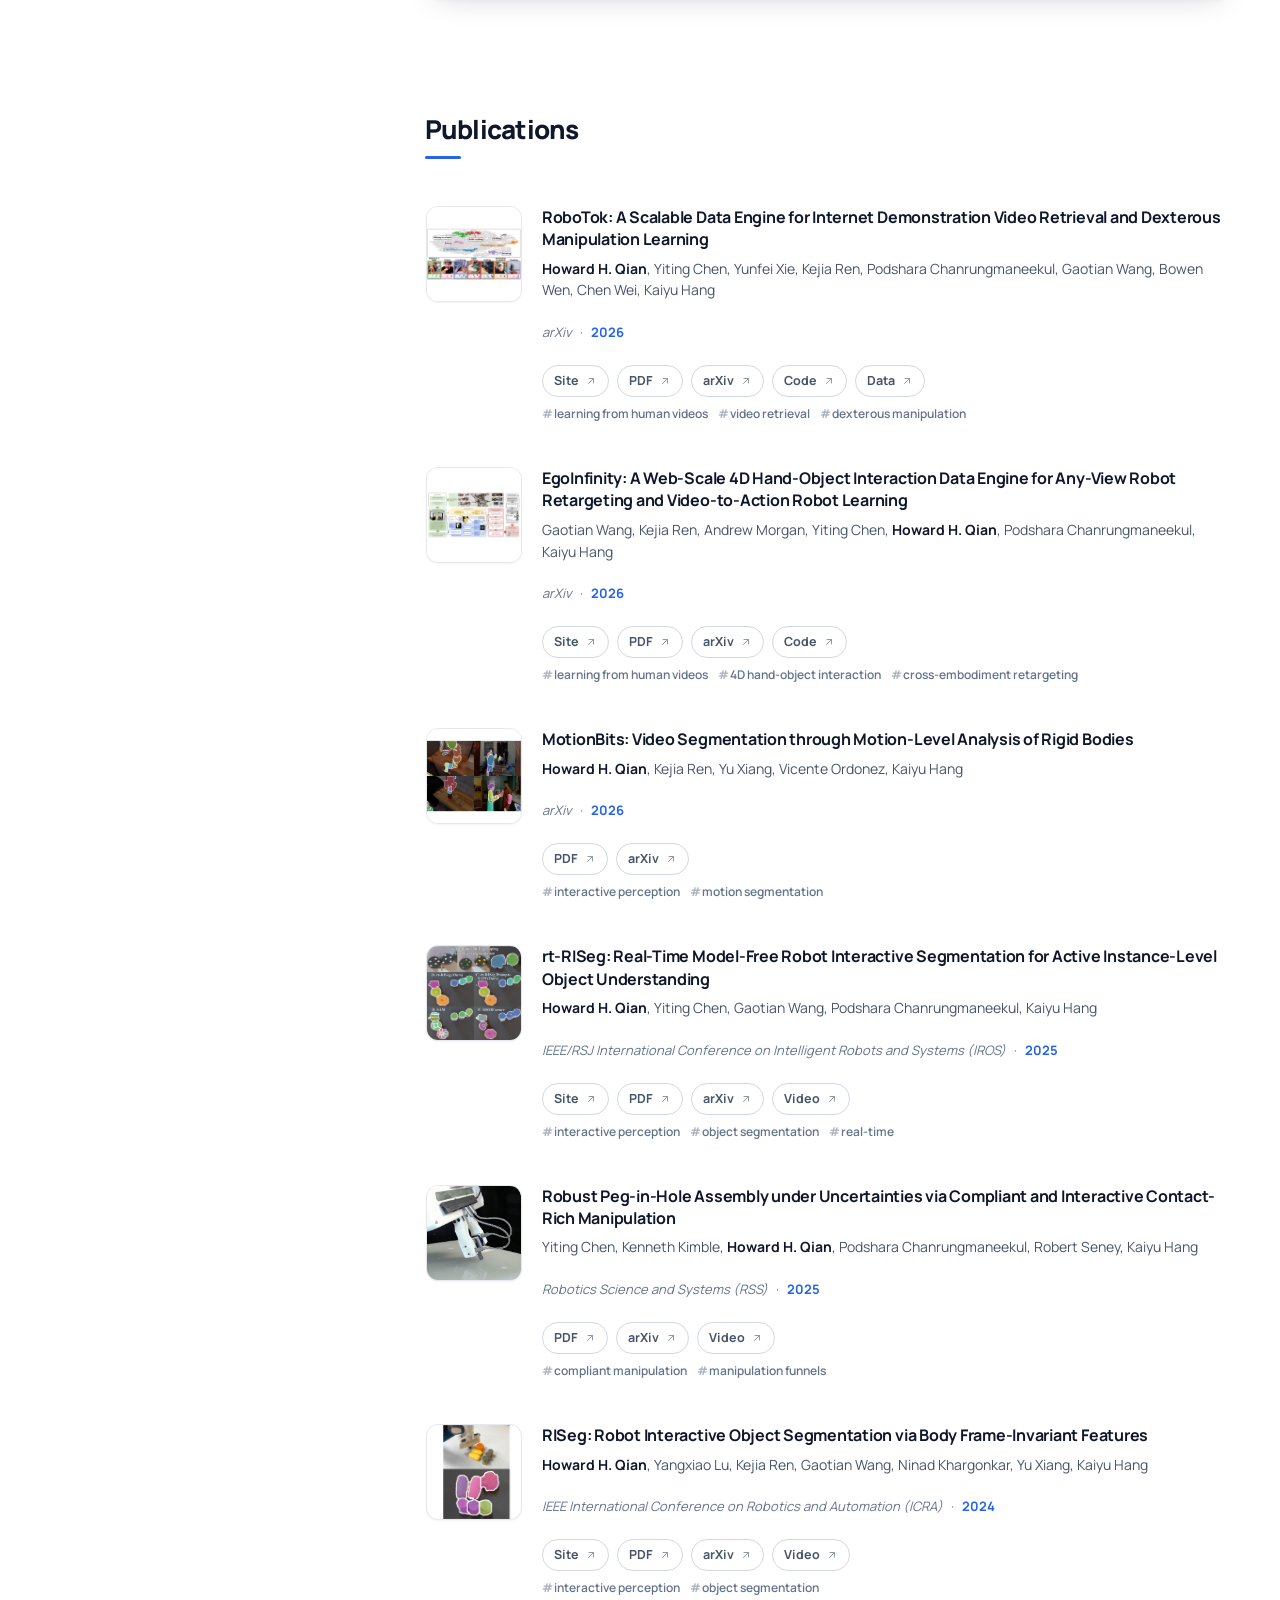
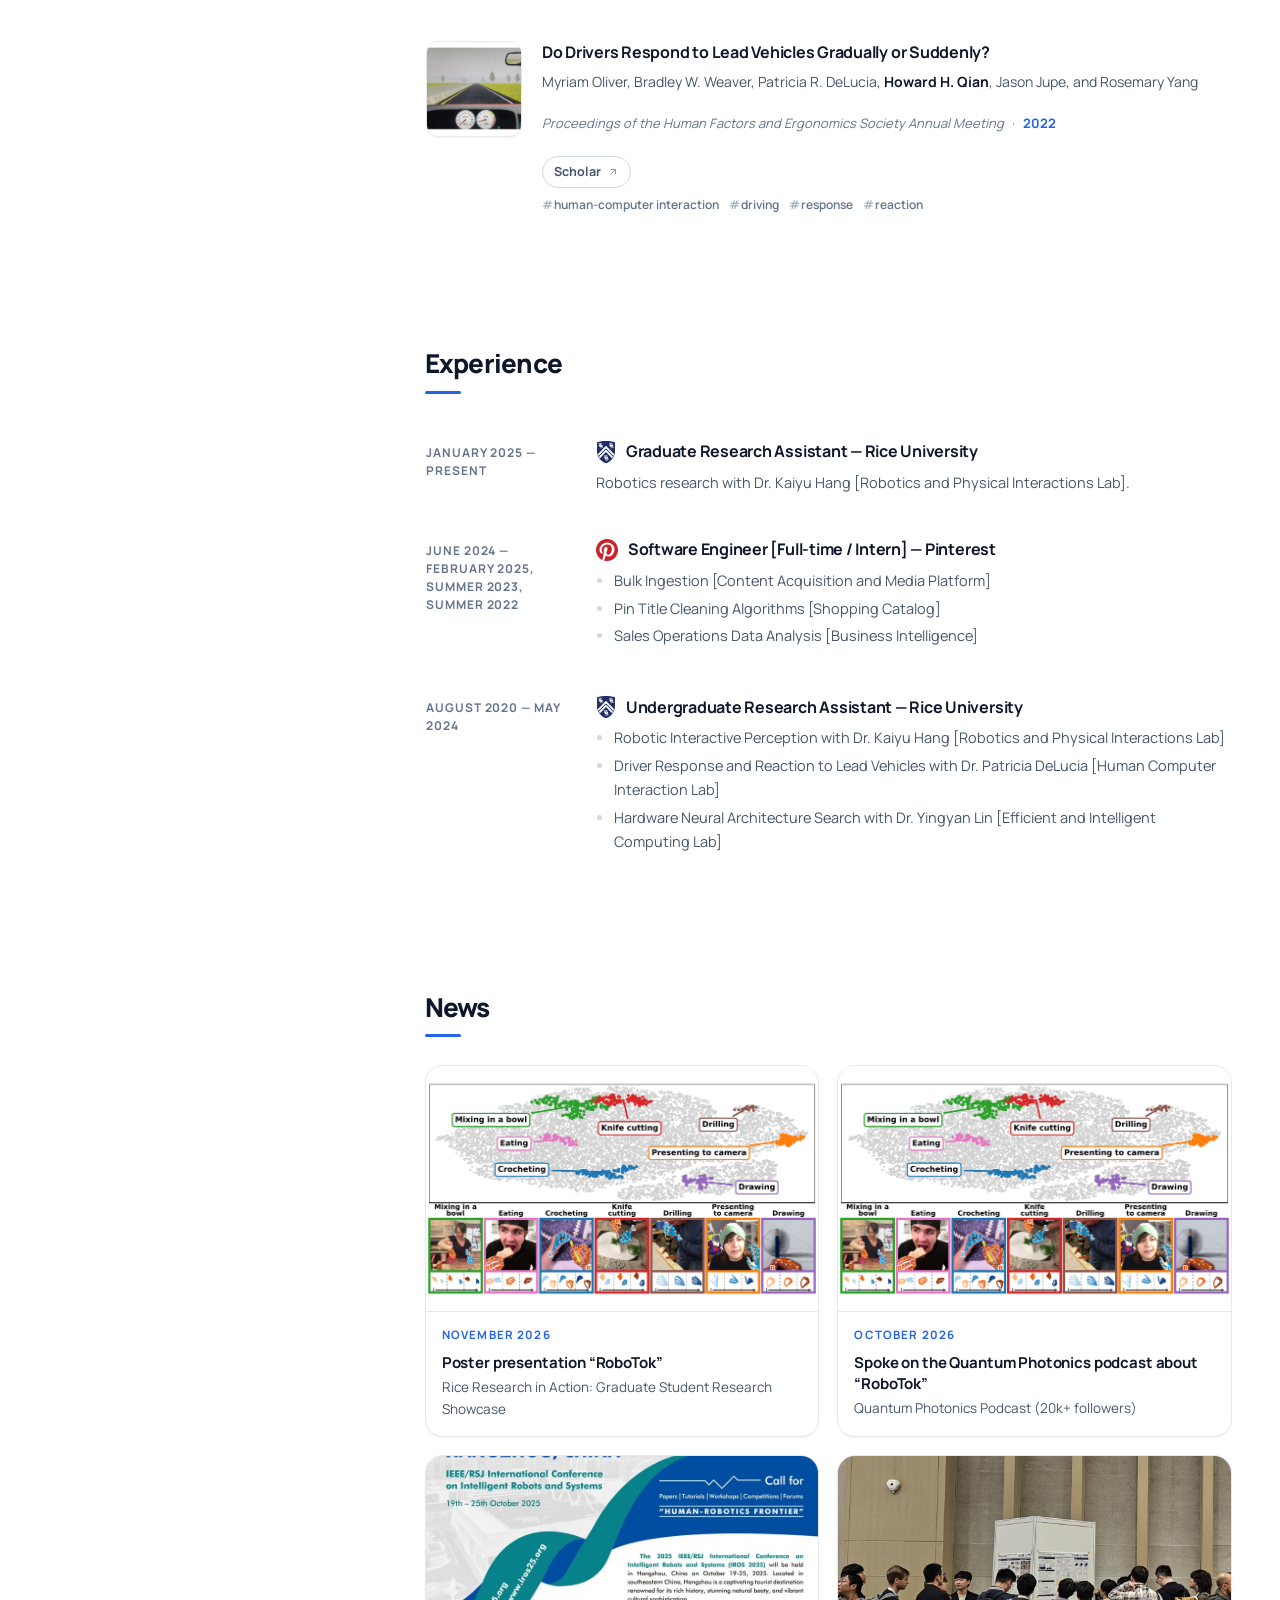
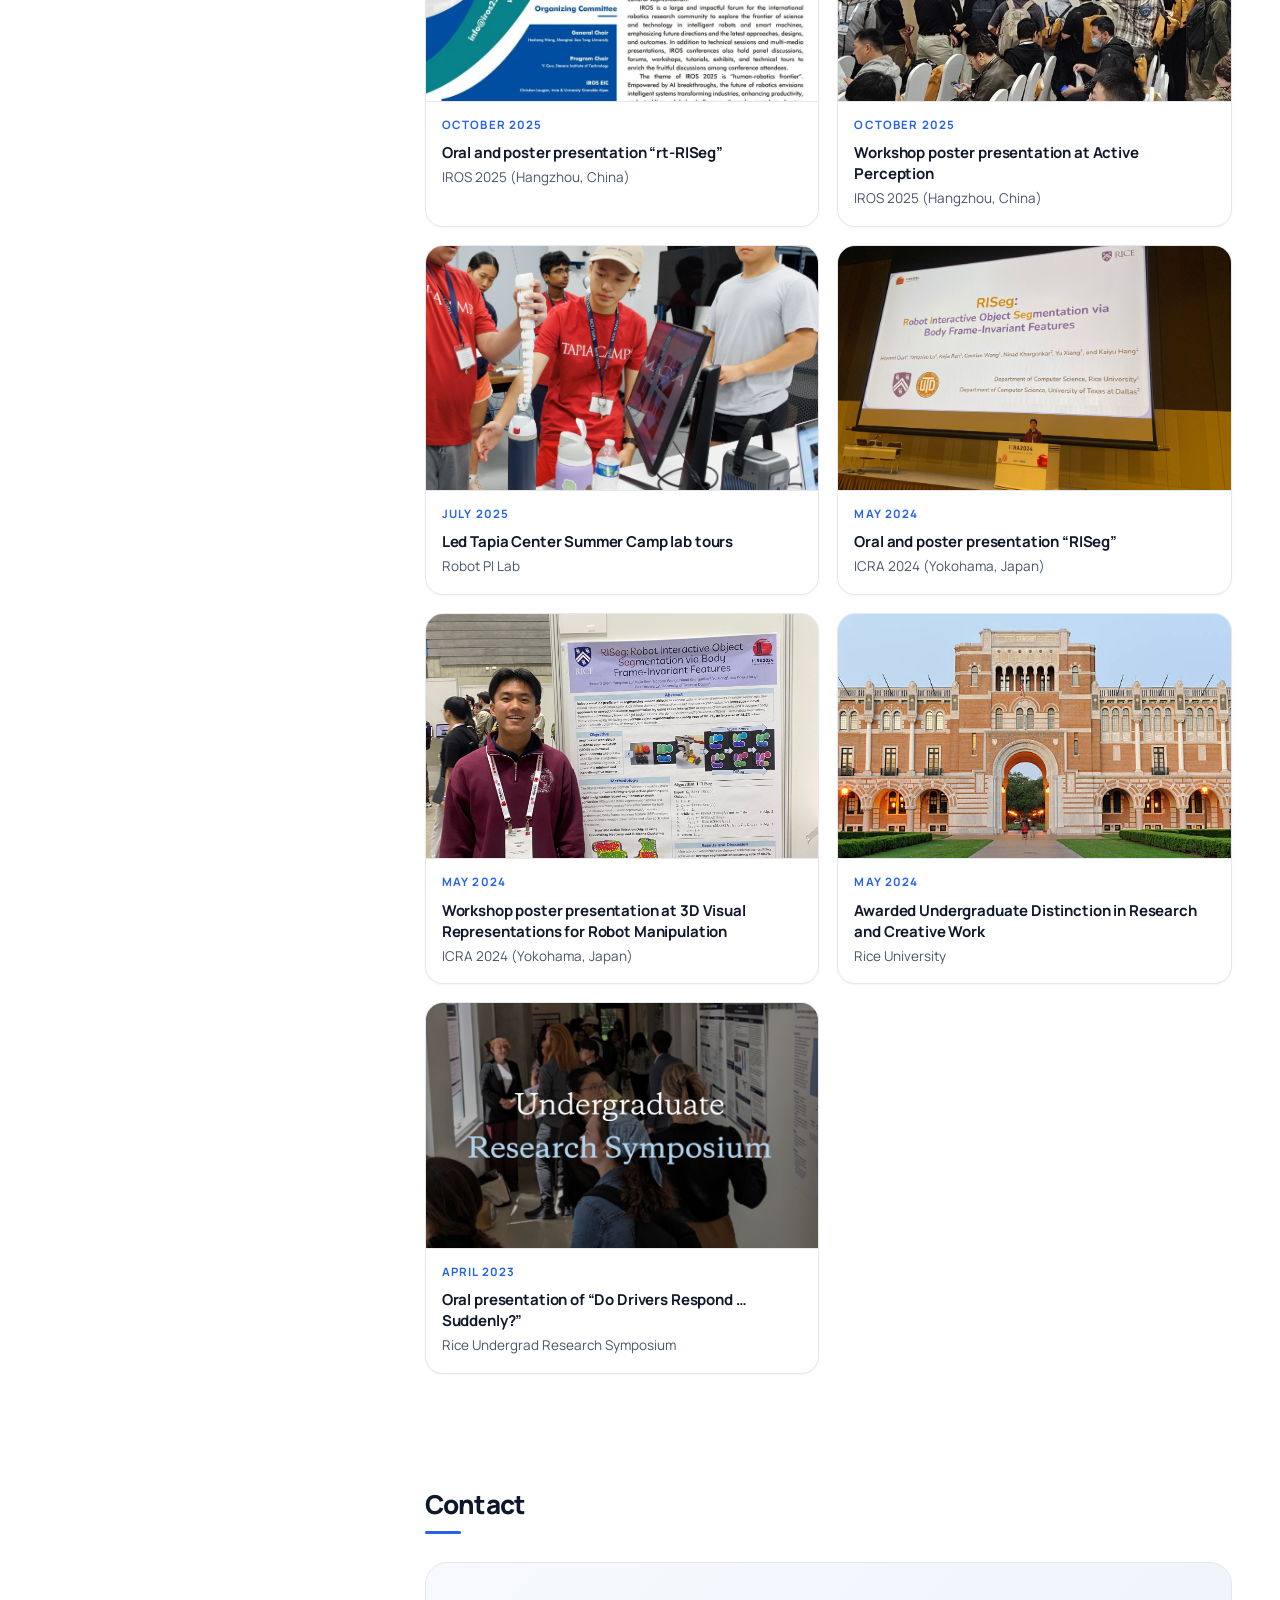
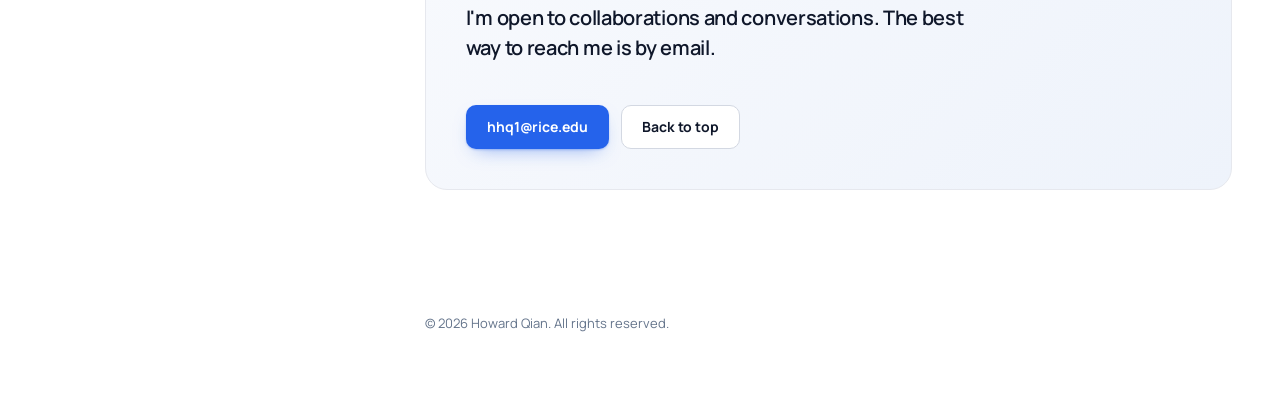
==== commit ab5be78b: "Personal site" ====
--- a/index.html
+++ b/index.html
@@ -12,7 +12,7 @@
     <meta property="og:description" content="Robotics PhD at Rice · Robot learning from internet scale videos · Interactive perception · Motion-based segmentation." />
     <meta property="og:type" content="website" />
     <meta property="og:url" content="https://howardqian201.github.io/" />
-    <meta property="og:image" content="https://howardqian201.github.io/assets/profile.png" />
+    <meta property="og:image" content="https://howardqian201.github.io/assets/profile-2026.jpg" />
     <meta name="twitter:card" content="summary_large_image" />
 
     <link rel="icon" href="assets/favicon.svg" type="image/svg+xml" />
@@ -27,6 +27,7 @@
         "@type": "Person",
         "name": "Howard Qian",
         "url": "https://howardqian201.github.io/",
+        "image": "https://howardqian201.github.io/assets/profile-2026.jpg",
         "jobTitle": "PhD Student",
         "worksFor": {
           "@type": "Organization",
@@ -52,7 +53,7 @@
       <aside class="sidebar">
         <div class="intro">
           <div class="portrait">
-            <img src="assets/profile.png" alt="Howard Qian profile photo" width="339" height="288" />
+            <img src="assets/profile-2026.jpg" alt="Howard Qian profile photo" width="339" height="288" />
           </div>
           <p class="eyebrow">Hello, I'm</p>
           <h1 class="display">Howard Qian</h1>
